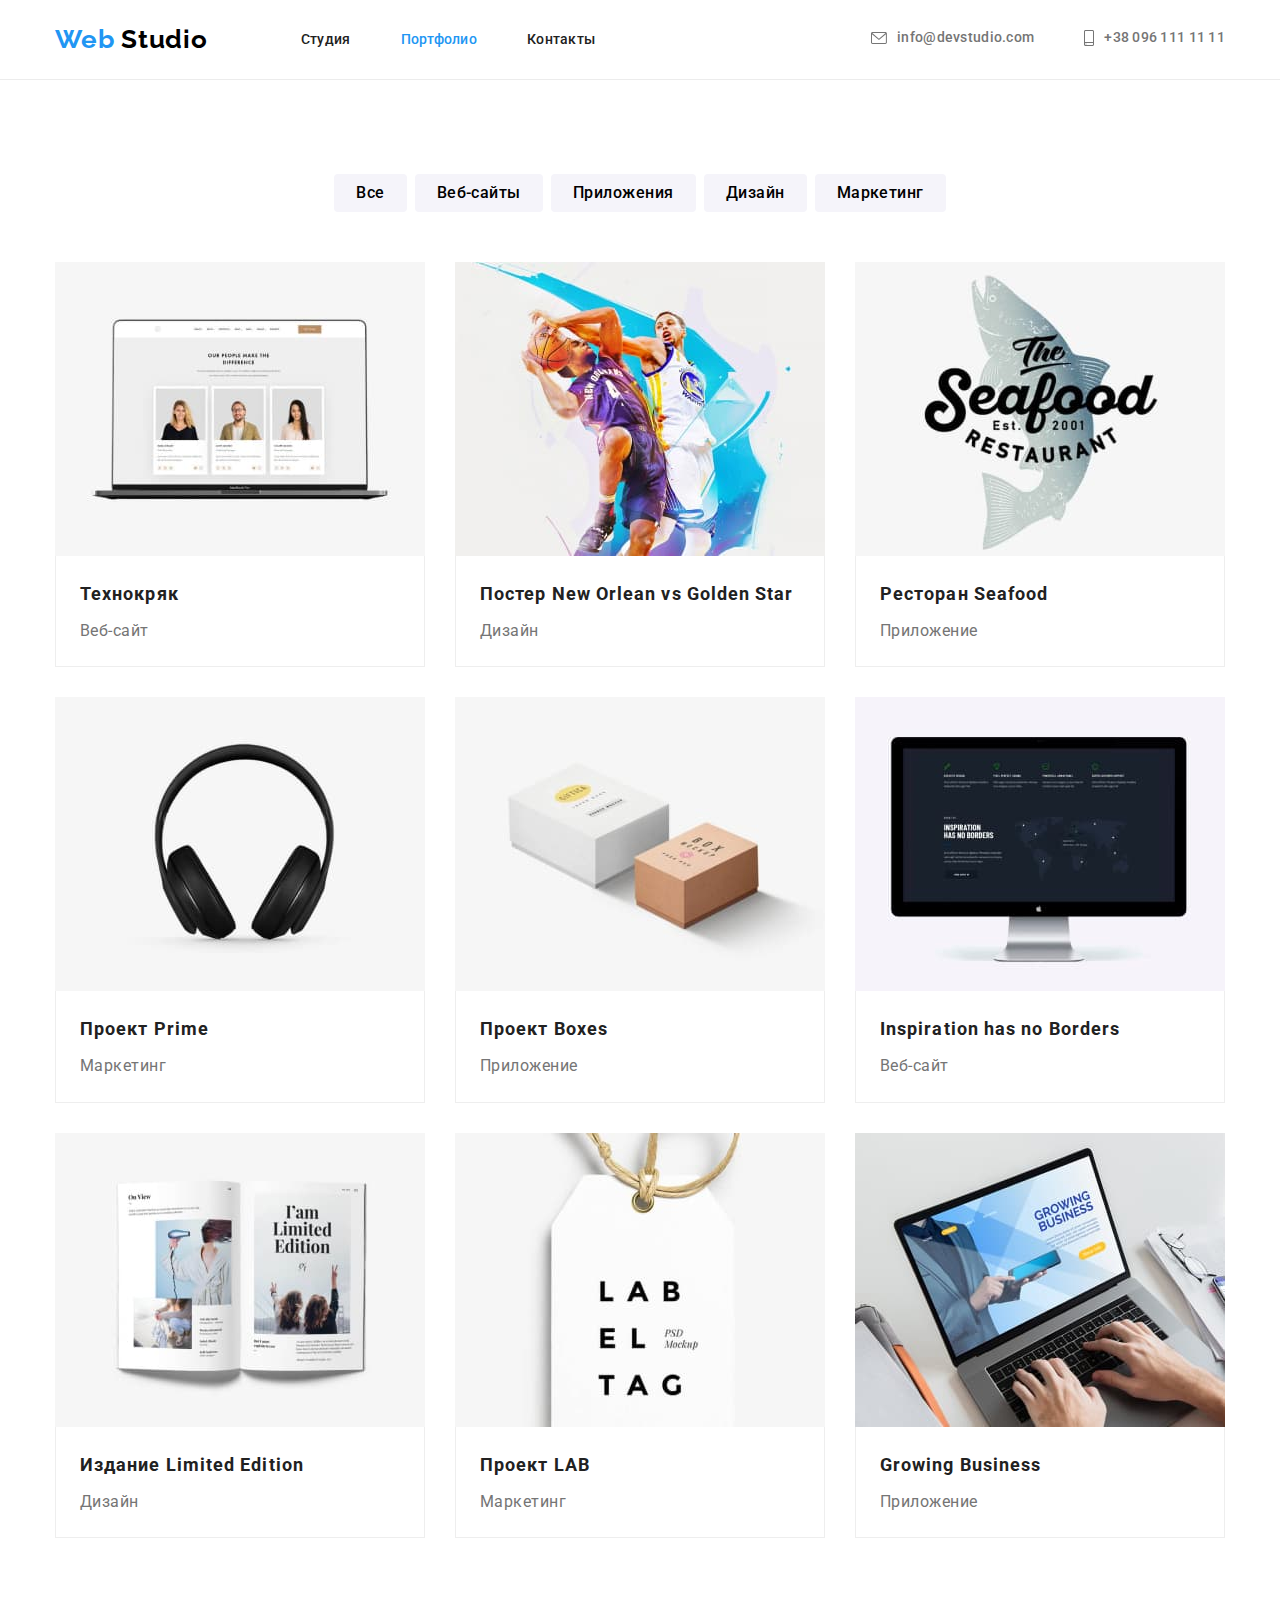
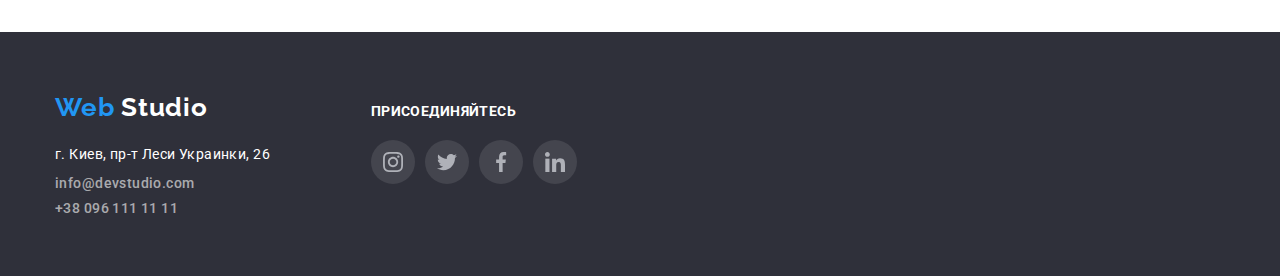
==== portfolio.html @ 5f7f223e "create hw-05" ====
<!DOCTYPE html>
<html lang="ru">
  <head>
    <meta charset="UTF-8" />
    <meta http-equiv="X-UA-Compatible" content="IE=edge" />
    <meta name="viewport" content="width=device-width, initial-scale=1.0" />
    <title>Студия</title>
    <link rel="preconnect" href="https://fonts.googleapis.com" />
    <link rel="preconnect" href="https://fonts.gstatic.com" crossorigin />
    <link
      href="https://fonts.googleapis.com/css2?family=Oleo+Script&family=Raleway:wght@700&family=Roboto:wght@400;500;700;900&display=swap"
      rel="stylesheet"
    />
    <link
      rel="stylesheet"
      href="https://cdnjs.cloudflare.com/ajax/libs/modern-normalize/1.1.0/modern-normalize.css"
    />
    <link rel="stylesheet" href="./css/style.css" />
  </head>

  <body>
    <!--Хедер-->
    <header class="header">
      <div class="container header-content">
        <a class="logo link" href="./index.html">
          <span class="logo-web-color">Web</span>
          <span class="logo-studio-color">Studio</span>
        </a>
        <nav>
          <ul class="nav-list list">
            <li class="nav-item">
              <a class="nav-link link" href="./index.html">Студия</a>
            </li>
            <li class="nav-item">
              <a class="nav-link link current" href="./portfolio.html">Портфолио</a>
            </li>
            <li class="nav-item">
              <a class="nav-link link" href="#footer">Контакты</a>
            </li>
          </ul>
        </nav>
        <ul class="contacts-list list">
          <li class="contacts-item">
            <a class="contacts-link header-email link" href="mailto:info@devstudio.com">
              <svg class="header-icon envelope-icon">
                <use href="./images/icons.svg#icon-envelope"></use>
              </svg>
              info@devstudio.com
            </a>
          </li>
          <li class="contacts-item">
            <a class="contacts-link header-phone link" href="tel:+380961111111">
              <svg class="header-icon smartphone-icon">
                <use href="./images/icons.svg#icon-smartphone"></use>
              </svg>
              +38 096 111 11 11
            </a>
          </li>
        </ul>
      </div>
    </header>

    <main>
      <!--секция портфолио-->
      <section class="section portfolio">
        <div class="container">
          <!--заглавие секции будет скрыто в дальнейшем-->
          <h1 class="visually-hidden">Портфолио</h1>
          <!--фильтры-->
          <ul class="filter-list list">
            <li class="filter-item">
              <button class="secondary-button btn" type="button">Все</button>
            </li>
            <li class="filter-item">
              <button class="secondary-button btn" type="button">Веб-сайты</button>
            </li>
            <li class="filter-item">
              <button class="secondary-button btn" type="button">Приложения</button>
            </li>
            <li class="filter-item">
              <button class="secondary-button btn" type="button">Дизайн</button>
            </li>
            <li class="filter-item">
              <button class="secondary-button btn" type="button">Маркетинг</button>
            </li>
          </ul>
          <!--проекты-->
          <ul class="projects-list list">
            <li class="projects-item">
              <img
                class="projects-image"
                src="./images/portfolio-1.jpg"
                alt="Проект 1"
                width="370"
              />
              <div class="projects-description-field">
                <h2 class="projects-title">Технокряк</h2>
                <p class="projects-description">Веб-сайт</p>
              </div>
            </li>
            <li class="projects-item">
              <img
                class="projects-image"
                src="./images/portfolio-2.jpg"
                alt="Проект 2"
                width="370"
              />
              <div class="projects-description-field">
                <h2 class="projects-title">Постер New Orlean vs Golden Star</h2>
                <p class="projects-description">Дизайн</p>
              </div>
            </li>
            <li class="projects-item">
              <img
                class="projects-image"
                src="./images/portfolio-3.jpg"
                alt="Проект 3"
                width="370"
              />
              <div class="projects-description-field">
                <h2 class="projects-title">Ресторан Seafood</h2>
                <p class="projects-description">Приложение</p>
              </div>
            </li>
            <li class="projects-item">
              <img
                class="projects-image"
                src="./images/portfolio-4.jpg"
                alt="Проект 4"
                width="370"
              />
              <div class="projects-description-field">
                <h2 class="projects-title">Проект Prime</h2>
                <p class="projects-description">Маркетинг</p>
              </div>
            </li>
            <li class="projects-item">
              <img
                class="projects-image"
                src="./images/portfolio-5.jpg"
                alt="Проект 5"
                width="370"
              />
              <div class="projects-description-field">
                <h2 class="projects-title">Проект Boxes</h2>
                <p class="projects-description">Приложение</p>
              </div>
            </li>
            <li class="projects-item">
              <img
                class="projects-image"
                src="./images/portfolio-6.jpg"
                alt="Проект 6"
                width="370"
              />
              <div class="projects-description-field">
                <h2 class="projects-title">Inspiration has no Borders</h2>
                <p class="projects-description">Веб-сайт</p>
              </div>
            </li>
            <li class="projects-item">
              <img
                class="projects-image"
                src="./images/portfolio-7.jpg"
                alt="Проект 7"
                width="370"
              />
              <div class="projects-description-field">
                <h2 class="projects-title">Издание Limited Edition</h2>
                <p class="projects-description">Дизайн</p>
              </div>
            </li>
            <li class="projects-item">
              <img
                class="projects-image"
                src="./images/portfolio-8.jpg"
                alt="Проект 8"
                width="370"
              />
              <div class="projects-description-field">
                <h2 class="projects-title">Проект LAB</h2>
                <p class="projects-description">Маркетинг</p>
              </div>
            </li>
            <li class="projects-item">
              <img
                class="projects-image"
                src="./images/portfolio-9.jpg"
                alt="Проект 9"
                width="370"
              />
              <div class="projects-description-field">
                <h2 class="projects-title">Growing Business</h2>
                <p class="projects-description">Приложение</p>
              </div>
            </li>
          </ul>
        </div>
      </section>
    </main>
    <footer id="footer">
      <div class="container footer-container">
        <div class="address-footer">
          <a class="logo footer-logo link" href="./index.html">
            <span class="logo-web-color">Web</span>
            <span class="logo-footer-color">Studio</span>
          </a>
          <address class="address">
            <ul class="address-list list">
              <li class="address-item">
                <a
                  class="address-link link"
                  href="https://www.google.com.ua/maps/place/%D0%B1%D1%83%D0%BB%D1%8C%D0%B2%D0%B0%D1%80+%D0%9B%D0%B5%D1%81%D1%96+%D0%A3%D0%BA%D1%80%D0%B0%D1%97%D0%BD%D0%BA%D0%B8,+26,+%D0%9A%D0%B8%D1%97%D0%B2,+02000/@50.4265841,30.5361971,17z/data=!4m13!1m7!3m6!1s0x40d4cf0e033ecbe9:0x57a4dffefec77da0!2z0LHRg9C70YzQstCw0YAg0JvQtdGB0ZYg0KPQutGA0LDRl9C90LrQuCwgMjYsINCa0LjRl9CyLCAwMjAwMA!3b1!8m2!3d50.4265807!4d30.5383858!3m4!1s0x40d4cf0e033ecbe9:0x57a4dffefec77da0!8m2!3d50.4265807!4d30.5383858"
                >
                  г. Киев, пр-т Леси Украинки, 26
                </a>
              </li>
              <li class="address-item">
                <a class="contacts-link footer-contacts-link link" href="mailto:info@devstudio.com">
                  info@devstudio.com
                </a>
              </li>
              <li class="address-item">
                <a class="contacts-link footer-contacts-link link" href="tel:+380961111111"
                  >+38 096 111 11 11</a
                >
              </li>
            </ul>
          </address>
        </div>
        <div class="social-footer">
          <h2 class="social-footer-title">Присоединяйтесь</h2>
          <ul class="social-list social-list-footer">
            <li class="social-item">
              <a class="social-link social-link-footer link" href="/">
                <svg class="social-icon">
                  <use href="./images/icons.svg#icon-instagram"></use>
                </svg>
              </a>
            </li>
            <li class="social-item">
              <a class="social-link social-link-footer link" href="/">
                <svg class="social-icon">
                  <use href="./images/icons.svg#icon-twitter"></use>
                </svg>
              </a>
            </li>
            <li class="social-item">
              <a class="social-link social-link-footer link" href="/">
                <svg class="social-icon">
                  <use href="./images/icons.svg#icon-facebook"></use>
                </svg>
              </a>
            </li>
            <li class="social-item">
              <a class="social-link social-link-footer link" href="/">
                <svg class="social-icon">
                  <use href="./images/icons.svg#icon-linkedin"></use>
                </svg>
              </a>
            </li>
          </ul>
        </div>
      </div>
    </footer>
  </body>
</html>
---- css/style.css ----
:root {
	--main-text-color: #212121;
	--paragraf-color: #757575;
	--main-brand-color: #2196f3;
	--main-background-color: #2f303a;
	--secondary-background-color: #f5f4fa;
	--hover-text-color: #ffffff;
	--logo-darck-color: #000000;
	--footer-link-color: rgba(255, 255, 255, 0.6);
	--footer-social-color: rgba(255, 255, 255, 0.1);
	--portfolio-border-color: #eeeeee;
	--clients-border-color: #afb1b8;
}

body {
	font-family: Roboto, sans-serif;
	color: var(--main-text-color);
	margin: 0;
}

button {
	border-width: 0;
}

h1,
h2,
h3,
h4,
h5,
h6 {
	margin: 0;
}

ul {
	list-style-type: none;
	margin: 0;
	padding: 0;
}

p {
	margin: 0;
}

img {
	display: block;
	max-width: 100%;
	height: auto;
}

.container {
	width: 1200px;
	margin: 0 auto;
	padding: 0 15px;
}

.link {
	text-decoration: none;
}

.btn {
	cursor: pointer;
}

.address {
	font-style: normal;
}

.section {
	padding: 94px 0;
}

/*Главная страница*/

/* Хедер */
.header {
	border-bottom: 1px solid #ececec;
}

.header-content {
	display: flex;
	align-items: center;
}

/*Логотип*/
.logo {
	font-family: Raleway;
	font-weight: 700;
	font-size: 26px;
	line-height: 1.2;
	letter-spacing: 0.03em;
	margin-right: 93px;
}

.logo-web-color {
	color: var(--main-brand-color);
}

.logo-studio-color {
	color: var(--logo-darck-color);
}

.logo-footer-color {
	color: var(--hover-text-color);
}

/*Навигация*/
.nav-list {
	display: flex;
}

.nav-item:not(:last-child) {
	margin-right: 50px;
}

.nav-link {
	display: block;
	padding: 32px 0;
	font-weight: 500;
	font-size: 14px;
	line-height: 1.1;
	letter-spacing: 0.02em;
	color: var(--main-text-color);
}

.current {
	color: var(--main-brand-color);
}

.nav-link:hover,
.nav-link:focus {
	color: var(--main-brand-color);
}

.contacts-list {
	display: flex;
	margin-left: auto;
}

.contacts-item:not(:last-child) {
	margin-right: 50px;
}

.contacts-link {
	display: inline-flex;
	align-items: center;
	font-weight: 500;
	font-size: 14px;
	line-height: 1.1;
	letter-spacing: 0.02em;
	color: var(--paragraf-color);
}

.header-icon {
	fill: currentColor;
	margin-right: 10px;
}

.envelope-icon {
	width: 16px;
	height: 12px;
}

.smartphone-icon {
	width: 10px;
	height: 16px;
}

.contacts-link:hover,
.contacts-link:focus {
	color: var(--main-brand-color);
}

/*Герой*/
.hero {
	padding: 200px 0;
	background-image: linear-gradient(to right, rgba(47, 48, 58, 0.4), rgba(47, 48, 58, 0.4)),
		url(../images/hero-bg-image.jpg);
	background-color: var(--main-background-color);
	background-repeat: no-repeat;
	background-position: center;
}

.hero-title {
	max-width: 700px;
	font-weight: 900;
	font-size: 44px;
	line-height: 1.4;
	text-align: center;
	letter-spacing: 0.06em;
	text-transform: uppercase;
	color: var(--hover-text-color);
	margin-left: auto;
	margin-right: auto;
	margin-bottom: 30px;
}

.hero-button {
	display: block;
	margin: 0 auto;
	padding: 10px 36px;
	background: var(--main-brand-color);
	box-shadow: 0px 4px 4px rgba(0, 0, 0, 0.15);
	border-radius: 4px;
	font-weight: 700;
	font-size: 16px;
	line-height: 1.9;
	letter-spacing: 0.06em;
	color: var(--hover-text-color);
}

/*Особенности*/
.visually-hidden {
	position: absolute;
	width: 1px;
	height: 1px;
	margin: -1px;
	padding: 0;
	border: 0;
	white-space: nowrap;
	clip-path: inset(100%);
	clip: rect(0 0 0 0);
	overflow: hidden;
}

.features {
	padding-bottom: 0;
}

.features-list {
	display: flex;
}

.features-item {
	width: 270px;
	display: inline-block;
}

.features-icon-field {
	display: flex;
	padding: 25px 0;
	background-color: var(--secondary-background-color);
	justify-content: center;
	margin-bottom: 30px;
	border-radius: 4px;
}

.features-icon {
	width: 70px;
	height: 70px;
}

.features-item:not(:last-child) {
	margin-right: 30px;
}

.features-item-title {
	margin-bottom: 10px;
	font-weight: 700;
	font-size: 14px;
	line-height: 1.1;
	letter-spacing: 0.03em;
	text-transform: uppercase;
}

.features-item-text {
	font-size: 14px;
	line-height: 24px;
	letter-spacing: 0.03em;
	color: var(--paragraf-color);
}

/*Чем мы занимаемся*/
.pre-title {
	margin-bottom: 50px;
	font-weight: 700;
	font-size: 36px;
	line-height: 1.16;
	letter-spacing: 0.03em;
	text-align: center;
}

.directions-list {
	display: flex;
}

.directions-item:not(:last-child) {
	margin-right: 30px;
}

/*Наша команда*/
.team {
	background-color: var(--secondary-background-color);
}

.team-list {
	display: flex;
}

.team-item {
	background: var(--hover-text-color);
	box-shadow: 0px 1px 3px rgba(0, 0, 0, 0.12), 0px 1px 1px rgba(0, 0, 0, 0.14), 0px 2px 1px rgba(0, 0, 0, 0.2);
	border-radius: 0px 0px 4px 4px;
}

.team-item:not(:last-child) {
	margin-right: 30px;
}

.team-description {
	text-align: center;
	padding: 30px 0;
}

.team-member {
	font-weight: 500;
	font-size: 16px;
	line-height: 1.2;
	letter-spacing: 0.03em;
	margin-bottom: 10px;
}

.team-position {
	font-size: 16px;
	line-height: 1.2;
	letter-spacing: 0.03em;
	color: var(--paragraf-color);
	margin-bottom: 16px;
}

.social-list {
	display: flex;
	padding: 0 32px;
}

.social-item {
	width: 44px;
	height: 44px;
}

.social-item:not(:last-child) {
	margin-right: 10px;
}

.social-link {
	display: flex;
	width: 100%;
	height: 100%;
	border-radius: 50%;
	align-items: center;
	justify-content: center;
	color: var(--clients-border-color);
}

.social-link:hover,
.social-link:focus {
	background-color: var(--main-brand-color);
	color: var(--hover-text-color);
}

.social-icon {
	width: 20px;
	height: 20px;
	fill: currentColor;
}

/*Наши клиенты*/

.clients-list {
	display: flex;
}

.clients-item:not(:last-child) {
	margin-right: 30px;
}

.clients-link {
	display: flex;
	align-items: center;
	justify-content: center;
	width: 170px;
	height: 92px;
	border: 1px solid var(--clients-border-color);
	border-radius: 4px;
	color: var(--clients-border-color);
}

.clients-link:hover,
.clients-link:focus {
	border: 1px solid var(--main-brand-color);
	color: var(--main-brand-color);
}

.clients-icon {
	width: 106px;
	height: 60px;
	fill: currentColor;
}

/*Подвал*/
footer {
	background-color: var(--main-background-color);
	padding: 60px 0;
}

.footer-container {
	display: flex;
}

.address-footer {
	margin-right: 70px;
}

.footer-logo {
	display: block;
	margin-bottom: 20px;
}

.address-item {
	margin-bottom: 9px;
}

.address-item:last-child {
	margin-bottom: 0;
}

.address-link {
	display: block;
	font-size: 14px;
	line-height: 1.7;
	letter-spacing: 0.03em;
	color: var(--hover-text-color);
}

.footer-contacts-link {
	display: block;
	letter-spacing: 0.03em;
	color: var(--footer-link-color);
}

.social-footer {
	margin-top: 12px;
}

.social-footer-title {
	font-weight: bold;
	font-size: 14px;
	line-height: 1.14;
	letter-spacing: 0.03em;
	text-transform: uppercase;
	color: var(--hover-text-color);
	margin-bottom: 20px;
}

.social-list-footer {
	padding: 0;
}

.social-link-footer {
	background-color: var(--footer-social-color);
	fill: var(--hover-text-color);
}

.social-icon-footer {
	fill: var(--hover-text-color);
}

/*Страница портфолио*/

/*Фильтры*/
.filter-list {
	display: flex;
	justify-content: center;
	margin-bottom: 50px;
}

.filter-item:not(:last-child) {
	margin-right: 8px;
}

.secondary-button {
	padding: 6px 22px;
	background: var(--secondary-background-color);
	border: none;
	border-radius: 4px;
	font-family: inherit;
	font-weight: 500;
	font-size: 16px;
	line-height: 1.6;
	text-align: center;
	letter-spacing: 0.03em;
}

.secondary-button:hover,
.secondary-button:focus {
	background: var(--main-brand-color);
	color: var(--hover-text-color);
	box-shadow: 0px 3px 1px rgba(0, 0, 0, 0.1), 0px 1px 2px rgba(0, 0, 0, 0.08), 0px 2px 2px rgba(0, 0, 0, 0.12);
}

/*Проекты*/
.projects-list {
	display: flex;
	flex-wrap: wrap;
}

.projects-item {
	cursor: pointer;
}

.projects-item:not(:nth-child(3n)) {
	margin-right: 30px;
}

.projects-item:not(:nth-last-child(-n + 3)) {
	margin-bottom: 30px;
}

.projects-item:hover {
	box-shadow: 0px 1px 1px rgba(0, 0, 0, 0.12), 0px 4px 4px rgba(0, 0, 0, 0.06), 1px 4px 6px rgba(0, 0, 0, 0.16);
}

.projects-description-field {
	padding: 20px 24px;
	border-left: 1px solid var(--portfolio-border-color);
	border-right: 1px solid var(--portfolio-border-color);
	border-bottom: 1px solid var(--portfolio-border-color);
}

.projects-image {
	display: block;
}

.projects-title {
	font-weight: 700;
	font-size: 18px;
	line-height: 2;
	letter-spacing: 0.06em;
	margin-bottom: 4px;
}

.projects-description {
	font-size: 16px;
	line-height: 1.9;
	letter-spacing: 0.03em;
	color: var(--paragraf-color);
}
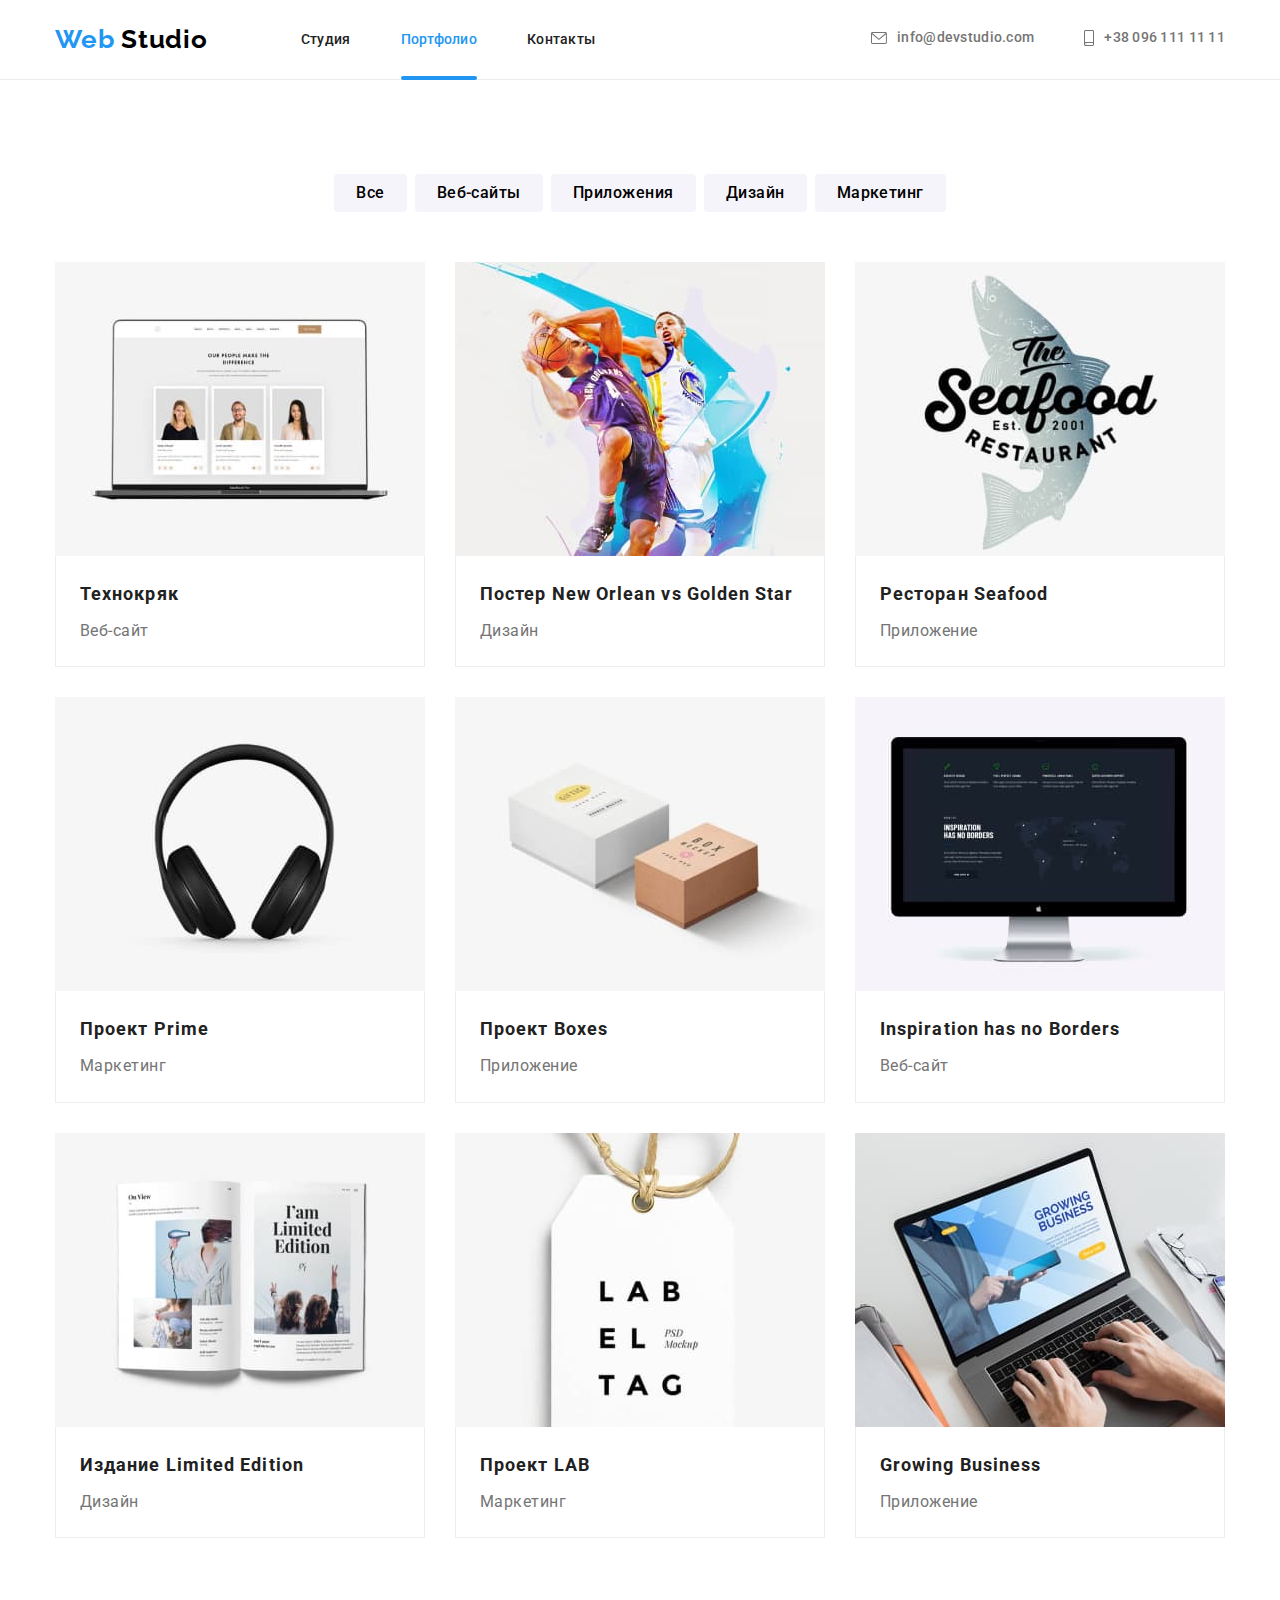
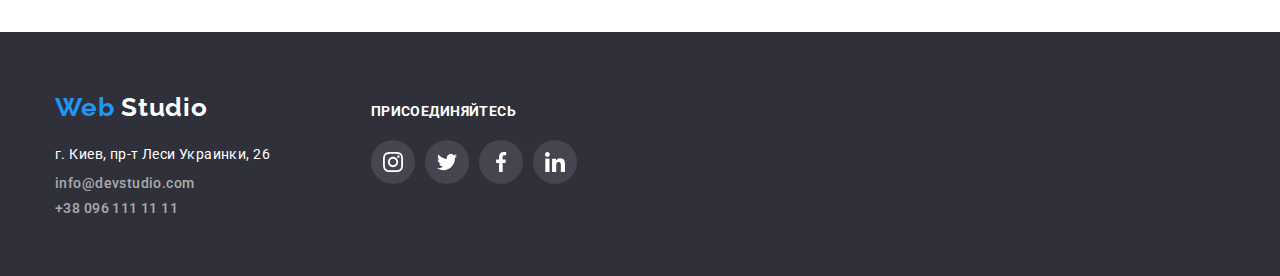
==== commit 740883ef: "hw-05 complete" ====
--- a/portfolio.html
+++ b/portfolio.html
@@ -87,112 +87,189 @@
           <!--проекты-->
           <ul class="projects-list list">
             <li class="projects-item">
-              <img
-                class="projects-image"
-                src="./images/portfolio-1.jpg"
-                alt="Проект 1"
-                width="370"
-              />
-              <div class="projects-description-field">
-                <h2 class="projects-title">Технокряк</h2>
-                <p class="projects-description">Веб-сайт</p>
-              </div>
-            </li>
-            <li class="projects-item">
-              <img
-                class="projects-image"
-                src="./images/portfolio-2.jpg"
-                alt="Проект 2"
-                width="370"
-              />
-              <div class="projects-description-field">
-                <h2 class="projects-title">Постер New Orlean vs Golden Star</h2>
-                <p class="projects-description">Дизайн</p>
-              </div>
-            </li>
-            <li class="projects-item">
-              <img
-                class="projects-image"
-                src="./images/portfolio-3.jpg"
-                alt="Проект 3"
-                width="370"
-              />
-              <div class="projects-description-field">
-                <h2 class="projects-title">Ресторан Seafood</h2>
-                <p class="projects-description">Приложение</p>
-              </div>
-            </li>
-            <li class="projects-item">
-              <img
-                class="projects-image"
-                src="./images/portfolio-4.jpg"
-                alt="Проект 4"
-                width="370"
-              />
-              <div class="projects-description-field">
-                <h2 class="projects-title">Проект Prime</h2>
-                <p class="projects-description">Маркетинг</p>
-              </div>
-            </li>
-            <li class="projects-item">
-              <img
-                class="projects-image"
-                src="./images/portfolio-5.jpg"
-                alt="Проект 5"
-                width="370"
-              />
-              <div class="projects-description-field">
-                <h2 class="projects-title">Проект Boxes</h2>
-                <p class="projects-description">Приложение</p>
-              </div>
-            </li>
-            <li class="projects-item">
-              <img
-                class="projects-image"
-                src="./images/portfolio-6.jpg"
-                alt="Проект 6"
-                width="370"
-              />
-              <div class="projects-description-field">
-                <h2 class="projects-title">Inspiration has no Borders</h2>
-                <p class="projects-description">Веб-сайт</p>
-              </div>
-            </li>
-            <li class="projects-item">
-              <img
-                class="projects-image"
-                src="./images/portfolio-7.jpg"
-                alt="Проект 7"
-                width="370"
-              />
-              <div class="projects-description-field">
-                <h2 class="projects-title">Издание Limited Edition</h2>
-                <p class="projects-description">Дизайн</p>
-              </div>
-            </li>
-            <li class="projects-item">
-              <img
-                class="projects-image"
-                src="./images/portfolio-8.jpg"
-                alt="Проект 8"
-                width="370"
-              />
-              <div class="projects-description-field">
-                <h2 class="projects-title">Проект LAB</h2>
-                <p class="projects-description">Маркетинг</p>
-              </div>
-            </li>
-            <li class="projects-item">
-              <img
-                class="projects-image"
-                src="./images/portfolio-9.jpg"
-                alt="Проект 9"
-                width="370"
-              />
-              <div class="projects-description-field">
-                <h2 class="projects-title">Growing Business</h2>
-                <p class="projects-description">Приложение</p>
-              </div>
+              <a class="projects-link link" href="/">
+                <div class="projects-thumbs">
+                  <img
+                    class="projects-image"
+                    src="./images/portfolio-1.jpg"
+                    alt="Проект 1"
+                    width="370"
+                  />
+                  <p class="projects-explain">
+                    Технокряк это современная площадка распространения коронавируса. Компании
+                    используют эту платформу для цифрового шпионажа и атак на защищённые сервера
+                    конкурентов.
+                  </p>
+                </div>
+                <div class="projects-description-field">
+                  <h2 class="projects-title">Технокряк</h2>
+                  <p class="projects-description">Веб-сайт</p>
+                </div>
+              </a>
+            </li>
+            <li class="projects-item">
+              <a class="projects-link link" href="/">
+                <div class="projects-thumbs">
+                  <img
+                    class="projects-image"
+                    src="./images/portfolio-2.jpg"
+                    alt="Проект 2"
+                    width="370"
+                  />
+                  <p class="projects-explain">Lorem ipsum dolor sit amet.</p>
+                </div>
+                <div class="projects-description-field">
+                  <h2 class="projects-title">Постер New Orlean vs Golden Star</h2>
+                  <p class="projects-description">Дизайн</p>
+                </div>
+              </a>
+            </li>
+            <li class="projects-item">
+              <a class="projects-link link" href="/">
+                <div class="projects-thumbs">
+                  <img
+                    class="projects-image"
+                    src="./images/portfolio-3.jpg"
+                    alt="Проект 2"
+                    width="370"
+                  />
+                  <p class="projects-explain">
+                    Lorem ipsum dolor sit amet consectetur adipisicing elit. Minima, obcaecati!
+                  </p>
+                </div>
+                <div class="projects-description-field">
+                  <h2 class="projects-title">Ресторан Seafood</h2>
+                  <p class="projects-description">Приложение</p>
+                </div>
+              </a>
+            </li>
+            <li class="projects-item">
+              <a class="projects-link link" href="/">
+                <div class="projects-thumbs">
+                  <img
+                    class="projects-image"
+                    src="./images/portfolio-4.jpg"
+                    alt="Проект 2"
+                    width="370"
+                  />
+                  <p class="projects-explain">
+                    Lorem ipsum dolor sit amet consectetur adipisicing elit. Officiis ducimus vel,
+                    soluta neque a nihil inventore accusantium assumenda officia fugit!
+                  </p>
+                </div>
+                <div class="projects-description-field">
+                  <h2 class="projects-title">Проект Prime</h2>
+                  <p class="projects-description">Маркетинг</p>
+                </div>
+              </a>
+            </li>
+            <li class="projects-item">
+              <a class="projects-link link" href="/">
+                <div class="projects-thumbs">
+                  <img
+                    class="projects-image"
+                    src="./images/portfolio-5.jpg"
+                    alt="Проект 2"
+                    width="370"
+                  />
+                  <p class="projects-explain">
+                    Lorem ipsum dolor sit amet consectetur adipisicing elit. Sequi voluptatem
+                    consequatur quis praesentium, illum doloremque quaerat deleniti necessitatibus
+                    deserunt, doloribus non saepe earum accusamus commodi inventore distinctio
+                    magnam dolores assumenda?
+                  </p>
+                </div>
+                <div class="projects-description-field">
+                  <h2 class="projects-title">Проект Boxes</h2>
+                  <p class="projects-description">Приложение</p>
+                </div>
+              </a>
+            </li>
+            <li class="projects-item">
+              <a class="projects-link link" href="/">
+                <div class="projects-thumbs">
+                  <img
+                    class="projects-image"
+                    src="./images/portfolio-6.jpg"
+                    alt="Проект 2"
+                    width="370"
+                  />
+                  <p class="projects-explain">
+                    Lorem ipsum, dolor sit amet consectetur adipisicing elit. Dolor porro quidem
+                    vero impedit aliquid cupiditate, alias blanditiis dolorem, voluptatum cumque,
+                    corporis debitis eaque pariatur modi vitae perspiciatis magni nisi error rem
+                    quaerat nam ullam reiciendis! Sequi nemo totam provident earum.
+                  </p>
+                </div>
+                <div class="projects-description-field">
+                  <h2 class="projects-title">Inspiration has no Borders</h2>
+                  <p class="projects-description">Веб-сайт</p>
+                </div>
+              </a>
+            </li>
+            <li class="projects-item">
+              <a class="projects-link link" href="/">
+                <div class="projects-thumbs">
+                  <img
+                    class="projects-image"
+                    src="./images/portfolio-7.jpg"
+                    alt="Проект 2"
+                    width="370"
+                  />
+                  <p class="projects-explain">
+                    Lorem ipsum dolor sit amet consectetur adipisicing elit. Fugiat accusantium
+                    necessitatibus velit? Harum quibusdam, sit saepe qui soluta itaque sint quam sed
+                    vel incidunt nisi placeat iste, alias recusandae commodi!
+                  </p>
+                </div>
+                <div class="projects-description-field">
+                  <h2 class="projects-title">Издание Limited Edition</h2>
+                  <p class="projects-description">Дизайн</p>
+                </div>
+              </a>
+            </li>
+            <li class="projects-item">
+              <a class="projects-link link" href="/">
+                <div class="projects-thumbs">
+                  <img
+                    class="projects-image"
+                    src="./images/portfolio-8.jpg"
+                    alt="Проект 2"
+                    width="370"
+                  />
+                  <p class="projects-explain">
+                    Lorem, ipsum dolor sit amet consectetur adipisicing elit. Iste soluta
+                    perspiciatis voluptates maiores quam ex facilis distinctio recusandae,
+                    cupiditate hic.
+                  </p>
+                </div>
+                <div class="projects-description-field">
+                  <h2 class="projects-title">Проект LAB</h2>
+                  <p class="projects-description">Маркетинг</p>
+                </div>
+              </a>
+            </li>
+            <li class="projects-item">
+              <a class="projects-link link" href="/">
+                <div class="projects-thumbs">
+                  <img
+                    class="projects-image"
+                    src="./images/portfolio-9.jpg"
+                    alt="Проект 2"
+                    width="370"
+                  />
+                  <p class="projects-explain">
+                    Lorem ipsum dolor sit, amet consectetur adipisicing elit. Sunt sint alias at
+                    quod, sapiente consectetur molestiae voluptates quisquam temporibus reiciendis
+                    nostrum laborum aut, deleniti delectus dolorum quaerat incidunt sequi architecto
+                    odit veritatis sit! Earum, libero recusandae dolor vel sapiente maiores.
+                  </p>
+                </div>
+                <div class="projects-description-field">
+                  <h2 class="projects-title">Growing Business</h2>
+                  <p class="projects-description">Приложение</p>
+                </div>
+              </a>
             </li>
           </ul>
         </div>
@@ -233,28 +310,28 @@
           <ul class="social-list social-list-footer">
             <li class="social-item">
               <a class="social-link social-link-footer link" href="/">
-                <svg class="social-icon">
+                <svg class="social-icon social-icon-footer">
                   <use href="./images/icons.svg#icon-instagram"></use>
                 </svg>
               </a>
             </li>
             <li class="social-item">
               <a class="social-link social-link-footer link" href="/">
-                <svg class="social-icon">
+                <svg class="social-icon social-icon-footer">
                   <use href="./images/icons.svg#icon-twitter"></use>
                 </svg>
               </a>
             </li>
             <li class="social-item">
               <a class="social-link social-link-footer link" href="/">
-                <svg class="social-icon">
+                <svg class="social-icon social-icon-footer">
                   <use href="./images/icons.svg#icon-facebook"></use>
                 </svg>
               </a>
             </li>
             <li class="social-item">
               <a class="social-link social-link-footer link" href="/">
-                <svg class="social-icon">
+                <svg class="social-icon social-icon-footer">
                   <use href="./images/icons.svg#icon-linkedin"></use>
                 </svg>
               </a>
--- a/css/style.css
+++ b/css/style.css
@@ -1,25 +1,26 @@
 :root {
-	--main-text-color: #212121;
-	--paragraf-color: #757575;
-	--main-brand-color: #2196f3;
-	--main-background-color: #2f303a;
-	--secondary-background-color: #f5f4fa;
-	--hover-text-color: #ffffff;
-	--logo-darck-color: #000000;
-	--footer-link-color: rgba(255, 255, 255, 0.6);
-	--footer-social-color: rgba(255, 255, 255, 0.1);
-	--portfolio-border-color: #eeeeee;
-	--clients-border-color: #afb1b8;
+  --main-text-color: #212121;
+  --paragraf-color: #757575;
+  --main-brand-color: #2196f3;
+  --main-background-color: #2f303a;
+  --secondary-background-color: #f5f4fa;
+  --hover-text-color: #ffffff;
+  --logo-darck-color: #000000;
+  --footer-link-color: rgba(255, 255, 255, 0.6);
+  --footer-social-color: rgba(255, 255, 255, 0.1);
+  --portfolio-border-color: #eeeeee;
+  --clients-border-color: #afb1b8;
+  --header-border-bottom: #ececec;
 }
 
 body {
-	font-family: Roboto, sans-serif;
-	color: var(--main-text-color);
-	margin: 0;
+  font-family: Roboto, sans-serif;
+  color: var(--main-text-color);
+  margin: 0;
 }
 
 button {
-	border-width: 0;
+  border-width: 0;
 }
 
 h1,
@@ -28,519 +29,651 @@
 h4,
 h5,
 h6 {
-	margin: 0;
+  margin: 0;
 }
 
 ul {
-	list-style-type: none;
-	margin: 0;
-	padding: 0;
+  list-style-type: none;
+  margin: 0;
+  padding: 0;
 }
 
 p {
-	margin: 0;
+  margin: 0;
 }
 
 img {
-	display: block;
-	max-width: 100%;
-	height: auto;
+  display: block;
+  max-width: 100%;
+  height: auto;
 }
 
 .container {
-	width: 1200px;
-	margin: 0 auto;
-	padding: 0 15px;
+  width: 1200px;
+  margin: 0 auto;
+  padding: 0 15px;
 }
 
 .link {
-	text-decoration: none;
+  text-decoration: none;
 }
 
 .btn {
-	cursor: pointer;
+  cursor: pointer;
 }
 
 .address {
-	font-style: normal;
+  font-style: normal;
 }
 
 .section {
-	padding: 94px 0;
+  padding: 94px 0;
 }
 
 /*Главная страница*/
 
 /* Хедер */
 .header {
-	border-bottom: 1px solid #ececec;
+  border-bottom: 1px solid var(--header-border-bottom);
 }
 
 .header-content {
-	display: flex;
-	align-items: center;
+  display: flex;
+  align-items: center;
 }
 
 /*Логотип*/
 .logo {
-	font-family: Raleway;
-	font-weight: 700;
-	font-size: 26px;
-	line-height: 1.2;
-	letter-spacing: 0.03em;
-	margin-right: 93px;
+  font-family: Raleway;
+  font-weight: 700;
+  font-size: 26px;
+  line-height: 1.2;
+  letter-spacing: 0.03em;
+  margin-right: 93px;
 }
 
 .logo-web-color {
-	color: var(--main-brand-color);
+  color: var(--main-brand-color);
 }
 
 .logo-studio-color {
-	color: var(--logo-darck-color);
+  color: var(--logo-darck-color);
 }
 
 .logo-footer-color {
-	color: var(--hover-text-color);
+  color: var(--hover-text-color);
 }
 
 /*Навигация*/
 .nav-list {
-	display: flex;
+  display: flex;
 }
 
 .nav-item:not(:last-child) {
-	margin-right: 50px;
+  margin-right: 50px;
 }
 
 .nav-link {
-	display: block;
-	padding: 32px 0;
-	font-weight: 500;
-	font-size: 14px;
-	line-height: 1.1;
-	letter-spacing: 0.02em;
-	color: var(--main-text-color);
-}
-
-.current {
-	color: var(--main-brand-color);
+  display: block;
+  padding: 32px 0;
+  font-weight: 500;
+  font-size: 14px;
+  line-height: 1.1;
+  letter-spacing: 0.02em;
+  color: var(--main-text-color);
+  transition: 250ms cubic-bezier(0.4, 0, 0.2, 1);
 }
 
 .nav-link:hover,
 .nav-link:focus {
-	color: var(--main-brand-color);
+  color: var(--main-brand-color);
+}
+
+.current {
+  position: relative;
+  color: var(--main-brand-color);
+}
+
+.current::after {
+  content: '';
+  position: absolute;
+  width: 100%;
+  height: 4px;
+  left: 0;
+  bottom: -1px;
+  background-color: var(--main-brand-color);
+  border-radius: 2px;
 }
 
 .contacts-list {
-	display: flex;
-	margin-left: auto;
+  display: flex;
+  margin-left: auto;
 }
 
 .contacts-item:not(:last-child) {
-	margin-right: 50px;
+  margin-right: 50px;
 }
 
 .contacts-link {
-	display: inline-flex;
-	align-items: center;
-	font-weight: 500;
-	font-size: 14px;
-	line-height: 1.1;
-	letter-spacing: 0.02em;
-	color: var(--paragraf-color);
-}
-
-.header-icon {
-	fill: currentColor;
-	margin-right: 10px;
-}
-
-.envelope-icon {
-	width: 16px;
-	height: 12px;
-}
-
-.smartphone-icon {
-	width: 10px;
-	height: 16px;
+  display: inline-flex;
+  align-items: center;
+  font-weight: 500;
+  font-size: 14px;
+  line-height: 1.1;
+  letter-spacing: 0.02em;
+  color: var(--paragraf-color);
+  transition: 250ms cubic-bezier(0.4, 0, 0.2, 1);
 }
 
 .contacts-link:hover,
 .contacts-link:focus {
-	color: var(--main-brand-color);
+  color: var(--main-brand-color);
+}
+
+.header-icon {
+  fill: currentColor;
+  margin-right: 10px;
+}
+
+.envelope-icon {
+  width: 16px;
+  height: 12px;
+}
+
+.smartphone-icon {
+  width: 10px;
+  height: 16px;
 }
 
 /*Герой*/
 .hero {
-	padding: 200px 0;
-	background-image: linear-gradient(to right, rgba(47, 48, 58, 0.4), rgba(47, 48, 58, 0.4)),
-		url(../images/hero-bg-image.jpg);
-	background-color: var(--main-background-color);
-	background-repeat: no-repeat;
-	background-position: center;
+  padding: 200px 0;
+  max-width: 1600px;
+  margin: 0 auto;
+  background-image: linear-gradient(to right, rgba(47, 48, 58, 0.4), rgba(47, 48, 58, 0.4)),
+    url(../images/hero-bg-image.jpg);
+  background-color: var(--main-background-color);
+  background-repeat: no-repeat;
+  background-position: center;
 }
 
 .hero-title {
-	max-width: 700px;
-	font-weight: 900;
-	font-size: 44px;
-	line-height: 1.4;
-	text-align: center;
-	letter-spacing: 0.06em;
-	text-transform: uppercase;
-	color: var(--hover-text-color);
-	margin-left: auto;
-	margin-right: auto;
-	margin-bottom: 30px;
+  max-width: 700px;
+  font-weight: 900;
+  font-size: 44px;
+  line-height: 1.4;
+  text-align: center;
+  letter-spacing: 0.06em;
+  text-transform: uppercase;
+  color: var(--hover-text-color);
+  margin-left: auto;
+  margin-right: auto;
+  margin-bottom: 30px;
 }
 
 .hero-button {
-	display: block;
-	margin: 0 auto;
-	padding: 10px 36px;
-	background: var(--main-brand-color);
-	box-shadow: 0px 4px 4px rgba(0, 0, 0, 0.15);
-	border-radius: 4px;
-	font-weight: 700;
-	font-size: 16px;
-	line-height: 1.9;
-	letter-spacing: 0.06em;
-	color: var(--hover-text-color);
+  display: block;
+  margin: 0 auto;
+  padding: 10px 36px;
+  background: var(--main-brand-color);
+  box-shadow: 0px 4px 4px rgba(0, 0, 0, 0.15);
+  border-radius: 4px;
+  font-weight: 700;
+  font-size: 16px;
+  line-height: 1.9;
+  letter-spacing: 0.06em;
+  color: var(--hover-text-color);
+}
+
+.hero-button:hover,
+.hero-button:focus {
+	color: var(--main-brand-color);
+	background: var(--hover-text-color);
 }
 
 /*Особенности*/
 .visually-hidden {
-	position: absolute;
-	width: 1px;
-	height: 1px;
-	margin: -1px;
-	padding: 0;
-	border: 0;
-	white-space: nowrap;
-	clip-path: inset(100%);
-	clip: rect(0 0 0 0);
-	overflow: hidden;
+  position: absolute;
+  width: 1px;
+  height: 1px;
+  margin: -1px;
+  padding: 0;
+  border: 0;
+  white-space: nowrap;
+  clip-path: inset(100%);
+  clip: rect(0 0 0 0);
+  overflow: hidden;
 }
 
 .features {
-	padding-bottom: 0;
+  padding-bottom: 0;
 }
 
 .features-list {
-	display: flex;
+  display: flex;
 }
 
 .features-item {
-	width: 270px;
-	display: inline-block;
+  width: 270px;
+  display: inline-block;
 }
 
 .features-icon-field {
-	display: flex;
-	padding: 25px 0;
-	background-color: var(--secondary-background-color);
-	justify-content: center;
-	margin-bottom: 30px;
-	border-radius: 4px;
+  display: flex;
+  padding: 25px 0;
+  background-color: var(--secondary-background-color);
+  justify-content: center;
+  margin-bottom: 30px;
+  border-radius: 4px;
 }
 
 .features-icon {
-	width: 70px;
-	height: 70px;
+  width: 70px;
+  height: 70px;
 }
 
 .features-item:not(:last-child) {
-	margin-right: 30px;
+  margin-right: 30px;
 }
 
 .features-item-title {
-	margin-bottom: 10px;
-	font-weight: 700;
-	font-size: 14px;
-	line-height: 1.1;
-	letter-spacing: 0.03em;
-	text-transform: uppercase;
+  margin-bottom: 10px;
+  font-weight: 700;
+  font-size: 14px;
+  line-height: 1.1;
+  letter-spacing: 0.03em;
+  text-transform: uppercase;
 }
 
 .features-item-text {
-	font-size: 14px;
-	line-height: 24px;
-	letter-spacing: 0.03em;
-	color: var(--paragraf-color);
+  font-size: 14px;
+  line-height: 24px;
+  letter-spacing: 0.03em;
+  color: var(--paragraf-color);
 }
 
 /*Чем мы занимаемся*/
 .pre-title {
-	margin-bottom: 50px;
-	font-weight: 700;
-	font-size: 36px;
-	line-height: 1.16;
-	letter-spacing: 0.03em;
-	text-align: center;
+  margin-bottom: 50px;
+  font-weight: 700;
+  font-size: 36px;
+  line-height: 1.16;
+  letter-spacing: 0.03em;
+  text-align: center;
 }
 
 .directions-list {
-	display: flex;
+  display: flex;
+}
+
+.directions-thumb {
+  position: relative;
 }
 
 .directions-item:not(:last-child) {
-	margin-right: 30px;
+  margin-right: 30px;
+}
+
+.directon-explain {
+  position: absolute;
+  bottom: 0;
+  font-weight: bold;
+  font-size: 14px;
+  line-height: 1.14;
+  text-align: center;
+  letter-spacing: 0.03em;
+  text-transform: uppercase;
+  color: var(--hover-text-color);
+  background-color: rgba(47, 48, 58, 0.8);
+  width: 100%;
+  padding: 27px 0;
 }
 
 /*Наша команда*/
 .team {
-	background-color: var(--secondary-background-color);
+  background-color: var(--secondary-background-color);
 }
 
 .team-list {
-	display: flex;
+  display: flex;
 }
 
 .team-item {
-	background: var(--hover-text-color);
-	box-shadow: 0px 1px 3px rgba(0, 0, 0, 0.12), 0px 1px 1px rgba(0, 0, 0, 0.14), 0px 2px 1px rgba(0, 0, 0, 0.2);
-	border-radius: 0px 0px 4px 4px;
+  background: var(--hover-text-color);
+  box-shadow: 0px 1px 3px rgba(0, 0, 0, 0.12), 0px 1px 1px rgba(0, 0, 0, 0.14),
+    0px 2px 1px rgba(0, 0, 0, 0.2);
+  border-radius: 0px 0px 4px 4px;
 }
 
 .team-item:not(:last-child) {
-	margin-right: 30px;
+  margin-right: 30px;
 }
 
 .team-description {
-	text-align: center;
-	padding: 30px 0;
+  text-align: center;
+  padding: 30px 0;
 }
 
 .team-member {
-	font-weight: 500;
-	font-size: 16px;
-	line-height: 1.2;
-	letter-spacing: 0.03em;
-	margin-bottom: 10px;
+  font-weight: 500;
+  font-size: 16px;
+  line-height: 1.2;
+  letter-spacing: 0.03em;
+  margin-bottom: 10px;
 }
 
 .team-position {
-	font-size: 16px;
-	line-height: 1.2;
-	letter-spacing: 0.03em;
-	color: var(--paragraf-color);
-	margin-bottom: 16px;
+  font-size: 16px;
+  line-height: 1.2;
+  letter-spacing: 0.03em;
+  color: var(--paragraf-color);
+  margin-bottom: 16px;
 }
 
 .social-list {
-	display: flex;
-	padding: 0 32px;
+  display: flex;
+  padding: 0 32px;
 }
 
 .social-item {
-	width: 44px;
-	height: 44px;
+  width: 44px;
+  height: 44px;
 }
 
 .social-item:not(:last-child) {
-	margin-right: 10px;
+  margin-right: 10px;
 }
 
 .social-link {
-	display: flex;
-	width: 100%;
-	height: 100%;
-	border-radius: 50%;
-	align-items: center;
-	justify-content: center;
-	color: var(--clients-border-color);
+  display: flex;
+  width: 100%;
+  height: 100%;
+  border-radius: 50%;
+  align-items: center;
+  justify-content: center;
+  color: var(--clients-border-color);
+  transition: 250ms cubic-bezier(0.4, 0, 0.2, 1);
 }
 
 .social-link:hover,
 .social-link:focus {
-	background-color: var(--main-brand-color);
-	color: var(--hover-text-color);
+  background-color: var(--main-brand-color);
+  color: var(--hover-text-color);
 }
 
 .social-icon {
-	width: 20px;
-	height: 20px;
-	fill: currentColor;
+  width: 20px;
+  height: 20px;
+  fill: currentColor;
 }
 
 /*Наши клиенты*/
 
 .clients-list {
-	display: flex;
+  display: flex;
 }
 
 .clients-item:not(:last-child) {
-	margin-right: 30px;
+  margin-right: 30px;
 }
 
 .clients-link {
-	display: flex;
-	align-items: center;
-	justify-content: center;
-	width: 170px;
-	height: 92px;
-	border: 1px solid var(--clients-border-color);
-	border-radius: 4px;
-	color: var(--clients-border-color);
+  display: flex;
+  align-items: center;
+  justify-content: center;
+  width: 170px;
+  height: 92px;
+  border: 1px solid var(--clients-border-color);
+  border-radius: 4px;
+  color: var(--clients-border-color);
+  transition: 250ms cubic-bezier(0.4, 0, 0.2, 1);
 }
 
 .clients-link:hover,
 .clients-link:focus {
-	border: 1px solid var(--main-brand-color);
-	color: var(--main-brand-color);
+  border: 1px solid var(--main-brand-color);
+  color: var(--main-brand-color);
 }
 
 .clients-icon {
-	width: 106px;
-	height: 60px;
-	fill: currentColor;
+  width: 106px;
+  height: 60px;
+  fill: currentColor;
 }
 
 /*Подвал*/
 footer {
-	background-color: var(--main-background-color);
-	padding: 60px 0;
+  background-color: var(--main-background-color);
+  padding: 60px 0;
 }
 
 .footer-container {
-	display: flex;
+  display: flex;
+  align-items: baseline;
 }
 
 .address-footer {
-	margin-right: 70px;
+  margin-right: 70px;
 }
 
 .footer-logo {
-	display: block;
-	margin-bottom: 20px;
+  display: block;
+  margin-bottom: 20px;
 }
 
 .address-item {
-	margin-bottom: 9px;
+  margin-bottom: 9px;
 }
 
 .address-item:last-child {
-	margin-bottom: 0;
+  margin-bottom: 0;
 }
 
 .address-link {
-	display: block;
-	font-size: 14px;
-	line-height: 1.7;
-	letter-spacing: 0.03em;
-	color: var(--hover-text-color);
+  display: block;
+  font-size: 14px;
+  line-height: 1.7;
+  letter-spacing: 0.03em;
+  color: var(--hover-text-color);
 }
 
 .footer-contacts-link {
-	display: block;
-	letter-spacing: 0.03em;
-	color: var(--footer-link-color);
-}
-
-.social-footer {
-	margin-top: 12px;
+  display: block;
+  letter-spacing: 0.03em;
+  color: var(--footer-link-color);
 }
 
 .social-footer-title {
-	font-weight: bold;
-	font-size: 14px;
-	line-height: 1.14;
-	letter-spacing: 0.03em;
-	text-transform: uppercase;
-	color: var(--hover-text-color);
-	margin-bottom: 20px;
+  font-weight: bold;
+  font-size: 14px;
+  line-height: 1.14;
+  letter-spacing: 0.03em;
+  text-transform: uppercase;
+  color: var(--hover-text-color);
+  margin-bottom: 20px;
 }
 
 .social-list-footer {
-	padding: 0;
+  padding: 0;
 }
 
 .social-link-footer {
-	background-color: var(--footer-social-color);
-	fill: var(--hover-text-color);
+  background-color: var(--footer-social-color);
+  fill: var(--hover-text-color);
 }
 
 .social-icon-footer {
-	fill: var(--hover-text-color);
+  fill: var(--hover-text-color);
 }
 
 /*Страница портфолио*/
 
 /*Фильтры*/
 .filter-list {
-	display: flex;
-	justify-content: center;
-	margin-bottom: 50px;
+  display: flex;
+  justify-content: center;
+  margin-bottom: 50px;
 }
 
 .filter-item:not(:last-child) {
-	margin-right: 8px;
+  margin-right: 8px;
 }
 
 .secondary-button {
-	padding: 6px 22px;
-	background: var(--secondary-background-color);
-	border: none;
-	border-radius: 4px;
-	font-family: inherit;
-	font-weight: 500;
-	font-size: 16px;
-	line-height: 1.6;
-	text-align: center;
-	letter-spacing: 0.03em;
+  padding: 6px 22px;
+  background: var(--secondary-background-color);
+  border: none;
+  border-radius: 4px;
+  font-family: inherit;
+  font-weight: 500;
+  font-size: 16px;
+  line-height: 1.6;
+  text-align: center;
+  letter-spacing: 0.03em;
+  transition: 250ms cubic-bezier(0.4, 0, 0.2, 1);
 }
 
 .secondary-button:hover,
 .secondary-button:focus {
-	background: var(--main-brand-color);
-	color: var(--hover-text-color);
-	box-shadow: 0px 3px 1px rgba(0, 0, 0, 0.1), 0px 1px 2px rgba(0, 0, 0, 0.08), 0px 2px 2px rgba(0, 0, 0, 0.12);
+  background: var(--main-brand-color);
+  color: var(--hover-text-color);
+  box-shadow: 0px 3px 1px rgba(0, 0, 0, 0.1), 0px 1px 2px rgba(0, 0, 0, 0.08),
+    0px 2px 2px rgba(0, 0, 0, 0.12);
 }
 
 /*Проекты*/
 .projects-list {
-	display: flex;
-	flex-wrap: wrap;
+  display: flex;
+  flex-wrap: wrap;
 }
 
 .projects-item {
-	cursor: pointer;
+  transition: 250ms cubic-bezier(0.4, 0, 0.2, 1);
 }
 
 .projects-item:not(:nth-child(3n)) {
-	margin-right: 30px;
+  margin-right: 30px;
 }
 
 .projects-item:not(:nth-last-child(-n + 3)) {
-	margin-bottom: 30px;
+  margin-bottom: 30px;
 }
 
 .projects-item:hover {
-	box-shadow: 0px 1px 1px rgba(0, 0, 0, 0.12), 0px 4px 4px rgba(0, 0, 0, 0.06), 1px 4px 6px rgba(0, 0, 0, 0.16);
+  box-shadow: 0px 1px 1px rgba(0, 0, 0, 0.12), 0px 4px 4px rgba(0, 0, 0, 0.06),
+    1px 4px 6px rgba(0, 0, 0, 0.16);
+}
+
+.projects-link {
+  color: var(--main-text-color);
+}
+
+.projects-thumbs {
+  position: relative;
+  overflow: hidden;
+}
+
+.projects-explain {
+  display: flex;
+  position: absolute;
+  top: 0;
+  width: 100%;
+  height: 100%;
+  font-size: 18px;
+  line-height: 1.55;
+  letter-spacing: 0.03em;
+  color: var(--hover-text-color);
+  background-color: rgba(33, 150, 243, 0.9);
+  padding: 0 24px;
+  align-items: center;
+  opacity: 0;
+  transition: 250ms cubic-bezier(0.4, 0, 0.2, 1);
+  transform: translateY(100%);
+}
+
+.projects-item:hover .projects-explain {
+  opacity: 1;
+  transform: translateY(0);
 }
 
 .projects-description-field {
-	padding: 20px 24px;
-	border-left: 1px solid var(--portfolio-border-color);
-	border-right: 1px solid var(--portfolio-border-color);
-	border-bottom: 1px solid var(--portfolio-border-color);
+  padding: 20px 24px;
+  border-left: 1px solid var(--portfolio-border-color);
+  border-right: 1px solid var(--portfolio-border-color);
+  border-bottom: 1px solid var(--portfolio-border-color);
 }
 
 .projects-image {
-	display: block;
+  display: block;
 }
 
 .projects-title {
-	font-weight: 700;
-	font-size: 18px;
-	line-height: 2;
-	letter-spacing: 0.06em;
-	margin-bottom: 4px;
+  font-weight: 700;
+  font-size: 18px;
+  line-height: 2;
+  letter-spacing: 0.06em;
+  margin-bottom: 4px;
 }
 
 .projects-description {
-	font-size: 16px;
-	line-height: 1.9;
-	letter-spacing: 0.03em;
-	color: var(--paragraf-color);
-}
+  font-size: 16px;
+  line-height: 1.9;
+  letter-spacing: 0.03em;
+  color: var(--paragraf-color);
+}
+
+/*Модальное окно*/
+.backdrop {
+  position: fixed;
+  top: 0;
+  left: 0;
+  width: 100%;
+  height: 100%;
+  background-color: rgba(0, 0, 0, 0.2);
+  transition: 300ms;
+}
+
+.backdrop.is-hidden {
+  visibility: hidden;
+  opacity: 0;
+  pointer-events: none;
+  transform: scaleY(1.5);
+}
+
+.modal {
+  position: absolute;
+  min-height: 581px;
+  min-width: 528px;
+  top: 50%;
+  left: 50%;
+  transform: scaleY(1) translate(-50%, -50%);
+  background: var(--hover-text-color);
+  box-shadow: 0px 1px 3px rgba(0, 0, 0, 0.12), 0px 1px 1px rgba(0, 0, 0, 0.14),
+    0px 2px 1px rgba(0, 0, 0, 0.2);
+  border-radius: 4px;
+}
+
+.close-field {
+  position: absolute;
+  width: 30px;
+  height: 30px;
+  right: 8px;
+  top: 8px;
+  background: var(--hover-text-color);
+  border: 1px solid rgba(0, 0, 0, 0.1);
+  border-radius: 50%;
+  cursor: pointer;
+  color: var(--main-brand-color);
+}
+
+.close-icon {
+  position: absolute;
+  width: 18px;
+  height: 18px;
+  top: 5px;
+  right: 5px;
+}
+
+.close-field:hover {
+	fill: currentColor;
+}
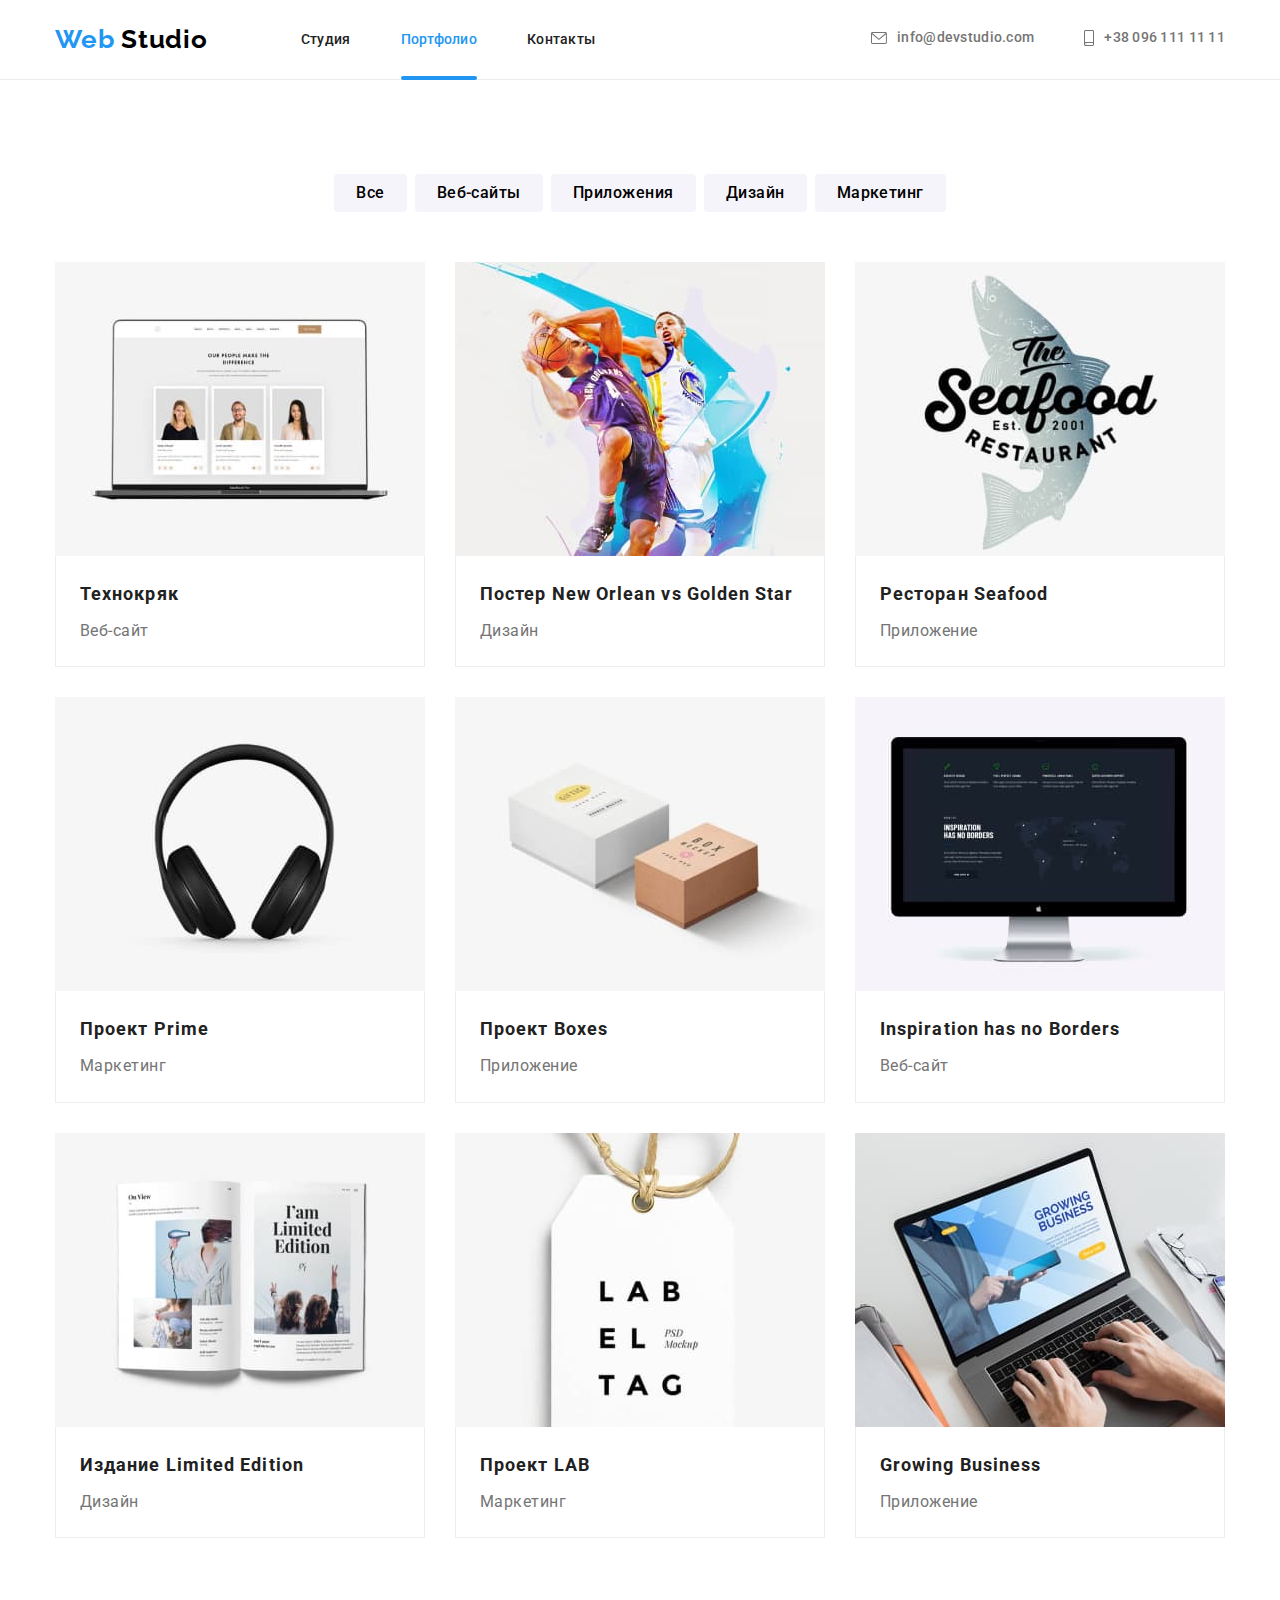
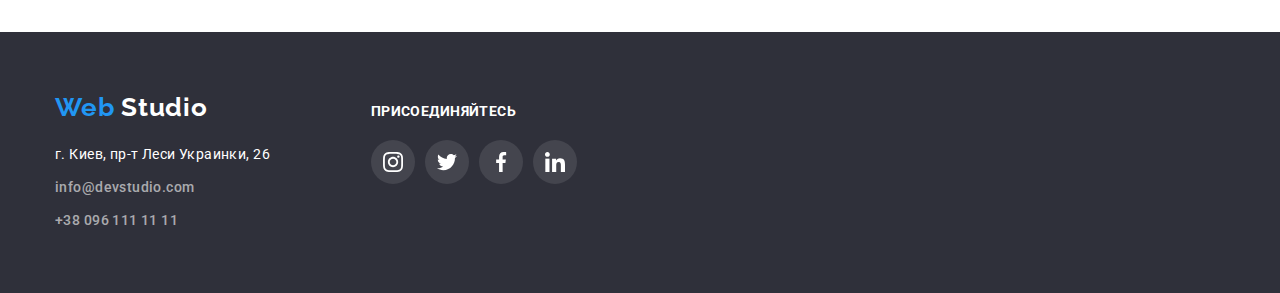
==== commit bb8492bc: "correct errors" ====
--- a/portfolio.html
+++ b/portfolio.html
@@ -87,189 +87,184 @@
           <!--проекты-->
           <ul class="projects-list list">
             <li class="projects-item">
-              <a class="projects-link link" href="/">
-                <div class="projects-thumbs">
-                  <img
-                    class="projects-image"
-                    src="./images/portfolio-1.jpg"
-                    alt="Проект 1"
-                    width="370"
-                  />
-                  <p class="projects-explain">
+              <div class="projects-thumbs">
+                <img
+                  class="projects-image"
+                  src="./images/portfolio-1.jpg"
+                  alt="Проект 1"
+                  width="370"
+                />
+                <div class="projects-explain">
+                  <p class="projects-explain-text">
                     Технокряк это современная площадка распространения коронавируса. Компании
                     используют эту платформу для цифрового шпионажа и атак на защищённые сервера
                     конкурентов.
                   </p>
                 </div>
-                <div class="projects-description-field">
-                  <h2 class="projects-title">Технокряк</h2>
-                  <p class="projects-description">Веб-сайт</p>
-                </div>
-              </a>
-            </li>
-            <li class="projects-item">
-              <a class="projects-link link" href="/">
-                <div class="projects-thumbs">
-                  <img
-                    class="projects-image"
-                    src="./images/portfolio-2.jpg"
-                    alt="Проект 2"
-                    width="370"
-                  />
-                  <p class="projects-explain">Lorem ipsum dolor sit amet.</p>
-                </div>
-                <div class="projects-description-field">
-                  <h2 class="projects-title">Постер New Orlean vs Golden Star</h2>
-                  <p class="projects-description">Дизайн</p>
-                </div>
-              </a>
-            </li>
-            <li class="projects-item">
-              <a class="projects-link link" href="/">
-                <div class="projects-thumbs">
-                  <img
-                    class="projects-image"
-                    src="./images/portfolio-3.jpg"
-                    alt="Проект 2"
-                    width="370"
-                  />
-                  <p class="projects-explain">
+              </div>
+              <div class="projects-description-field">
+                <h2 class="projects-title">Технокряк</h2>
+                <p class="projects-description">Веб-сайт</p>
+              </div>
+            </li>
+            <li class="projects-item">
+              <div class="projects-thumbs">
+                <img
+                  class="projects-image"
+                  src="./images/portfolio-2.jpg"
+                  alt="Проект 2"
+                  width="370"
+                />
+                <div class="projects-explain">
+                  <p class="projects-explain-text">Lorem ipsum dolor sit amet.</p>
+                </div>
+              </div>
+              <div class="projects-description-field">
+                <h2 class="projects-title">Постер New Orlean vs Golden Star</h2>
+                <p class="projects-description">Дизайн</p>
+              </div>
+            </li>
+            <li class="projects-item">
+              <div class="projects-thumbs">
+                <img
+                  class="projects-image"
+                  src="./images/portfolio-3.jpg"
+                  alt="Проект 2"
+                  width="370"
+                />
+                <div class="projects-explain">
+                  <p class="projects-explain-text">
                     Lorem ipsum dolor sit amet consectetur adipisicing elit. Minima, obcaecati!
                   </p>
                 </div>
-                <div class="projects-description-field">
-                  <h2 class="projects-title">Ресторан Seafood</h2>
-                  <p class="projects-description">Приложение</p>
-                </div>
-              </a>
-            </li>
-            <li class="projects-item">
-              <a class="projects-link link" href="/">
-                <div class="projects-thumbs">
-                  <img
-                    class="projects-image"
-                    src="./images/portfolio-4.jpg"
-                    alt="Проект 2"
-                    width="370"
-                  />
-                  <p class="projects-explain">
+              </div>
+              <div class="projects-description-field">
+                <h2 class="projects-title">Ресторан Seafood</h2>
+                <p class="projects-description">Приложение</p>
+              </div>
+            </li>
+            <li class="projects-item">
+              <div class="projects-thumbs">
+                <img
+                  class="projects-image"
+                  src="./images/portfolio-4.jpg"
+                  alt="Проект 2"
+                  width="370"
+                />
+                <div class="projects-explain">
+                  <p class="projects-explain-text">
                     Lorem ipsum dolor sit amet consectetur adipisicing elit. Officiis ducimus vel,
                     soluta neque a nihil inventore accusantium assumenda officia fugit!
                   </p>
                 </div>
-                <div class="projects-description-field">
-                  <h2 class="projects-title">Проект Prime</h2>
-                  <p class="projects-description">Маркетинг</p>
-                </div>
-              </a>
-            </li>
-            <li class="projects-item">
-              <a class="projects-link link" href="/">
-                <div class="projects-thumbs">
-                  <img
-                    class="projects-image"
-                    src="./images/portfolio-5.jpg"
-                    alt="Проект 2"
-                    width="370"
-                  />
-                  <p class="projects-explain">
-                    Lorem ipsum dolor sit amet consectetur adipisicing elit. Sequi voluptatem
-                    consequatur quis praesentium, illum doloremque quaerat deleniti necessitatibus
-                    deserunt, doloribus non saepe earum accusamus commodi inventore distinctio
-                    magnam dolores assumenda?
-                  </p>
-                </div>
-                <div class="projects-description-field">
-                  <h2 class="projects-title">Проект Boxes</h2>
-                  <p class="projects-description">Приложение</p>
-                </div>
-              </a>
-            </li>
-            <li class="projects-item">
-              <a class="projects-link link" href="/">
-                <div class="projects-thumbs">
-                  <img
-                    class="projects-image"
-                    src="./images/portfolio-6.jpg"
-                    alt="Проект 2"
-                    width="370"
-                  />
-                  <p class="projects-explain">
-                    Lorem ipsum, dolor sit amet consectetur adipisicing elit. Dolor porro quidem
-                    vero impedit aliquid cupiditate, alias blanditiis dolorem, voluptatum cumque,
-                    corporis debitis eaque pariatur modi vitae perspiciatis magni nisi error rem
-                    quaerat nam ullam reiciendis! Sequi nemo totam provident earum.
-                  </p>
-                </div>
-                <div class="projects-description-field">
-                  <h2 class="projects-title">Inspiration has no Borders</h2>
-                  <p class="projects-description">Веб-сайт</p>
-                </div>
-              </a>
-            </li>
-            <li class="projects-item">
-              <a class="projects-link link" href="/">
-                <div class="projects-thumbs">
-                  <img
-                    class="projects-image"
-                    src="./images/portfolio-7.jpg"
-                    alt="Проект 2"
-                    width="370"
-                  />
-                  <p class="projects-explain">
+              </div>
+              <div class="projects-description-field">
+                <h2 class="projects-title">Проект Prime</h2>
+                <p class="projects-description">Маркетинг</p>
+              </div>
+            </li>
+            <li class="projects-item">
+              <div class="projects-thumbs">
+                <img
+                  class="projects-image"
+                  src="./images/portfolio-5.jpg"
+                  alt="Проект 2"
+                  width="370"
+                />
+                <div class="projects-explain">
+                  <p class="projects-explain-text">
+                    Lorem ipsum dolor sit amet, consectetur adipisicing elit. Quia inventore illum
+                    ab enim beatae fuga repudiandae nostrum laboriosam obcaecati vero.
+                  </p>
+                </div>
+              </div>
+              <div class="projects-description-field">
+                <h2 class="projects-title">Проект Boxes</h2>
+                <p class="projects-description">Приложение</p>
+              </div>
+            </li>
+            <li class="projects-item">
+              <div class="projects-thumbs">
+                <img
+                  class="projects-image"
+                  src="./images/portfolio-6.jpg"
+                  alt="Проект 2"
+                  width="370"
+                />
+                <div class="projects-explain">
+                  <p class="projects-explain-text">
+                    Lorem ipsum dolor sit amet consectetur adipisicing elit. Distinctio reiciendis
+                    in sint libero provident molestiae ipsa praesentium! Esse eveniet qui sapiente
+                    aliquid, facilis numquam placeat porro nesciunt quasi optio nemo.
+                  </p>
+                </div>
+              </div>
+              <div class="projects-description-field">
+                <h2 class="projects-title">Inspiration has no Borders</h2>
+                <p class="projects-description">Веб-сайт</p>
+              </div>
+            </li>
+            <li class="projects-item">
+              <div class="projects-thumbs">
+                <img
+                  class="projects-image"
+                  src="./images/portfolio-7.jpg"
+                  alt="Проект 2"
+                  width="370"
+                />
+                <div class="projects-explain">
+                  <p class="projects-explain-text">
                     Lorem ipsum dolor sit amet consectetur adipisicing elit. Fugiat accusantium
                     necessitatibus velit? Harum quibusdam, sit saepe qui soluta itaque sint quam sed
                     vel incidunt nisi placeat iste, alias recusandae commodi!
                   </p>
                 </div>
-                <div class="projects-description-field">
-                  <h2 class="projects-title">Издание Limited Edition</h2>
-                  <p class="projects-description">Дизайн</p>
-                </div>
-              </a>
-            </li>
-            <li class="projects-item">
-              <a class="projects-link link" href="/">
-                <div class="projects-thumbs">
-                  <img
-                    class="projects-image"
-                    src="./images/portfolio-8.jpg"
-                    alt="Проект 2"
-                    width="370"
-                  />
-                  <p class="projects-explain">
+              </div>
+              <div class="projects-description-field">
+                <h2 class="projects-title">Издание Limited Edition</h2>
+                <p class="projects-description">Дизайн</p>
+              </div>
+            </li>
+            <li class="projects-item">
+              <div class="projects-thumbs">
+                <img
+                  class="projects-image"
+                  src="./images/portfolio-8.jpg"
+                  alt="Проект 2"
+                  width="370"
+                />
+                <div class="projects-explain">
+                  <p class="projects-explain-text">
                     Lorem, ipsum dolor sit amet consectetur adipisicing elit. Iste soluta
                     perspiciatis voluptates maiores quam ex facilis distinctio recusandae,
                     cupiditate hic.
                   </p>
                 </div>
-                <div class="projects-description-field">
-                  <h2 class="projects-title">Проект LAB</h2>
-                  <p class="projects-description">Маркетинг</p>
-                </div>
-              </a>
-            </li>
-            <li class="projects-item">
-              <a class="projects-link link" href="/">
-                <div class="projects-thumbs">
-                  <img
-                    class="projects-image"
-                    src="./images/portfolio-9.jpg"
-                    alt="Проект 2"
-                    width="370"
-                  />
-                  <p class="projects-explain">
-                    Lorem ipsum dolor sit, amet consectetur adipisicing elit. Sunt sint alias at
-                    quod, sapiente consectetur molestiae voluptates quisquam temporibus reiciendis
-                    nostrum laborum aut, deleniti delectus dolorum quaerat incidunt sequi architecto
-                    odit veritatis sit! Earum, libero recusandae dolor vel sapiente maiores.
-                  </p>
-                </div>
-                <div class="projects-description-field">
-                  <h2 class="projects-title">Growing Business</h2>
-                  <p class="projects-description">Приложение</p>
-                </div>
-              </a>
+              </div>
+              <div class="projects-description-field">
+                <h2 class="projects-title">Проект LAB</h2>
+                <p class="projects-description">Маркетинг</p>
+              </div>
+            </li>
+            <li class="projects-item">
+              <div class="projects-thumbs">
+                <img
+                  class="projects-image"
+                  src="./images/portfolio-9.jpg"
+                  alt="Проект 2"
+                  width="370"
+                />
+                <div class="projects-explain">
+                  <p class="projects-explain-text">
+                    Lorem ipsum dolor sit amet consectetur, adipisicing elit. Sapiente soluta nihil
+                    illum officiis libero, tempora eveniet in natus harum quis?
+                  </p>
+                </div>
+              </div>
+              <div class="projects-description-field">
+                <h2 class="projects-title">Growing Business</h2>
+                <p class="projects-description">Приложение</p>
+              </div>
             </li>
           </ul>
         </div>
--- a/css/style.css
+++ b/css/style.css
@@ -1,16 +1,16 @@
 :root {
   --main-text-color: #212121;
-  --paragraf-color: #757575;
+  --secondary-page-color: #ffffff;
+  --third-text-color: #757575;
   --main-brand-color: #2196f3;
+  --secondary-brand-color: #afb1b8;
   --main-background-color: #2f303a;
   --secondary-background-color: #f5f4fa;
-  --hover-text-color: #ffffff;
   --logo-darck-color: #000000;
+  --header-border-bottom: #ececec;
   --footer-link-color: rgba(255, 255, 255, 0.6);
   --footer-social-color: rgba(255, 255, 255, 0.1);
   --portfolio-border-color: #eeeeee;
-  --clients-border-color: #afb1b8;
-  --header-border-bottom: #ececec;
 }
 
 body {
@@ -101,7 +101,7 @@
 }
 
 .logo-footer-color {
-  color: var(--hover-text-color);
+  color: var(--secondary-page-color);
 }
 
 /*Навигация*/
@@ -121,7 +121,9 @@
   line-height: 1.1;
   letter-spacing: 0.02em;
   color: var(--main-text-color);
-  transition: 250ms cubic-bezier(0.4, 0, 0.2, 1);
+  transition-property: color;
+  transition-duration: 250ms;
+  transition-timing-function: cubic-bezier(0.4, 0, 0.2, 1);
 }
 
 .nav-link:hover,
@@ -161,8 +163,10 @@
   font-size: 14px;
   line-height: 1.1;
   letter-spacing: 0.02em;
-  color: var(--paragraf-color);
-  transition: 250ms cubic-bezier(0.4, 0, 0.2, 1);
+  color: var(--third-text-color);
+  transition-property: color;
+  transition-duration: 250ms;
+  transition-timing-function: cubic-bezier(0.4, 0, 0.2, 1);
 }
 
 .contacts-link:hover,
@@ -192,9 +196,9 @@
   margin: 0 auto;
   background-image: linear-gradient(to right, rgba(47, 48, 58, 0.4), rgba(47, 48, 58, 0.4)),
     url(../images/hero-bg-image.jpg);
-  background-color: var(--main-background-color);
   background-repeat: no-repeat;
   background-position: center;
+  background-size: cover;
 }
 
 .hero-title {
@@ -205,7 +209,7 @@
   text-align: center;
   letter-spacing: 0.06em;
   text-transform: uppercase;
-  color: var(--hover-text-color);
+  color: var(--secondary-page-color);
   margin-left: auto;
   margin-right: auto;
   margin-bottom: 30px;
@@ -215,20 +219,23 @@
   display: block;
   margin: 0 auto;
   padding: 10px 36px;
-  background: var(--main-brand-color);
-  box-shadow: 0px 4px 4px rgba(0, 0, 0, 0.15);
+  background-color: var(--main-brand-color);
+  box-shadow: 0px 4px 4px rgba(126, 50, 50, 0.15);
   border-radius: 4px;
   font-weight: 700;
   font-size: 16px;
   line-height: 1.9;
   letter-spacing: 0.06em;
-  color: var(--hover-text-color);
+  color: var(--secondary-page-color);
+  transition-property: color, background-color;
+  transition-duration: 250ms;
+  transition-timing-function: cubic-bezier(0.4, 0, 0.2, 1);
 }
 
 .hero-button:hover,
 .hero-button:focus {
-	color: var(--main-brand-color);
-	background: var(--hover-text-color);
+  color: var(--main-brand-color);
+  background: var(--secondary-page-color);
 }
 
 /*Особенности*/
@@ -289,7 +296,7 @@
   font-size: 14px;
   line-height: 24px;
   letter-spacing: 0.03em;
-  color: var(--paragraf-color);
+  color: var(--third-text-color);
 }
 
 /*Чем мы занимаемся*/
@@ -317,16 +324,19 @@
 .directon-explain {
   position: absolute;
   bottom: 0;
+  background-color: rgba(47, 48, 58, 0.8);
+  width: 100%;
+  padding: 27px 0;
+}
+
+.directon-explain-text {
   font-weight: bold;
   font-size: 14px;
   line-height: 1.14;
   text-align: center;
   letter-spacing: 0.03em;
   text-transform: uppercase;
-  color: var(--hover-text-color);
-  background-color: rgba(47, 48, 58, 0.8);
-  width: 100%;
-  padding: 27px 0;
+  color: var(--secondary-page-color);
 }
 
 /*Наша команда*/
@@ -339,7 +349,7 @@
 }
 
 .team-item {
-  background: var(--hover-text-color);
+  background: var(--secondary-page-color);
   box-shadow: 0px 1px 3px rgba(0, 0, 0, 0.12), 0px 1px 1px rgba(0, 0, 0, 0.14),
     0px 2px 1px rgba(0, 0, 0, 0.2);
   border-radius: 0px 0px 4px 4px;
@@ -366,7 +376,7 @@
   font-size: 16px;
   line-height: 1.2;
   letter-spacing: 0.03em;
-  color: var(--paragraf-color);
+  color: var(--third-text-color);
   margin-bottom: 16px;
 }
 
@@ -391,14 +401,17 @@
   border-radius: 50%;
   align-items: center;
   justify-content: center;
-  color: var(--clients-border-color);
-  transition: 250ms cubic-bezier(0.4, 0, 0.2, 1);
+  color: var(--secondary-brand-color);
+  background-color: var(--secondary-page-color);
+  transition-property: color, background-color;
+  transition-duration: 250ms;
+  transition-timing-function: cubic-bezier(0.4, 0, 0.2, 1);
 }
 
 .social-link:hover,
 .social-link:focus {
   background-color: var(--main-brand-color);
-  color: var(--hover-text-color);
+  color: var(--secondary-page-color);
 }
 
 .social-icon {
@@ -423,10 +436,12 @@
   justify-content: center;
   width: 170px;
   height: 92px;
-  border: 1px solid var(--clients-border-color);
+  border: 1px solid var(--secondary-brand-color);
   border-radius: 4px;
-  color: var(--clients-border-color);
-  transition: 250ms cubic-bezier(0.4, 0, 0.2, 1);
+  color: var(--secondary-brand-color);
+  transition-property: color, border;
+  transition-duration: 250ms;
+  transition-timing-function: cubic-bezier(0.4, 0, 0.2, 1);
 }
 
 .clients-link:hover,
@@ -474,13 +489,14 @@
   font-size: 14px;
   line-height: 1.7;
   letter-spacing: 0.03em;
-  color: var(--hover-text-color);
+  color: var(--secondary-page-color);
 }
 
 .footer-contacts-link {
   display: block;
   letter-spacing: 0.03em;
   color: var(--footer-link-color);
+  line-height: 1.7;
 }
 
 .social-footer-title {
@@ -489,7 +505,7 @@
   line-height: 1.14;
   letter-spacing: 0.03em;
   text-transform: uppercase;
-  color: var(--hover-text-color);
+  color: var(--secondary-page-color);
   margin-bottom: 20px;
 }
 
@@ -499,11 +515,10 @@
 
 .social-link-footer {
   background-color: var(--footer-social-color);
-  fill: var(--hover-text-color);
 }
 
 .social-icon-footer {
-  fill: var(--hover-text-color);
+  fill: var(--secondary-page-color);
 }
 
 /*Страница портфолио*/
@@ -521,7 +536,7 @@
 
 .secondary-button {
   padding: 6px 22px;
-  background: var(--secondary-background-color);
+  background-color: var(--secondary-background-color);
   border: none;
   border-radius: 4px;
   font-family: inherit;
@@ -530,13 +545,15 @@
   line-height: 1.6;
   text-align: center;
   letter-spacing: 0.03em;
-  transition: 250ms cubic-bezier(0.4, 0, 0.2, 1);
+  transition-property: color, box-shadow, background-color;
+  transition-duration: 250ms;
+  transition-timing-function: cubic-bezier(0.4, 0, 0.2, 1);
 }
 
 .secondary-button:hover,
 .secondary-button:focus {
   background: var(--main-brand-color);
-  color: var(--hover-text-color);
+  color: var(--secondary-page-color);
   box-shadow: 0px 3px 1px rgba(0, 0, 0, 0.1), 0px 1px 2px rgba(0, 0, 0, 0.08),
     0px 2px 2px rgba(0, 0, 0, 0.12);
 }
@@ -548,7 +565,10 @@
 }
 
 .projects-item {
-  transition: 250ms cubic-bezier(0.4, 0, 0.2, 1);
+  cursor: pointer;
+  transition-property: box-shadow;
+  transition-duration: 250ms;
+  transition-timing-function: cubic-bezier(0.4, 0, 0.2, 1);
 }
 
 .projects-item:not(:nth-child(3n)) {
@@ -579,16 +599,21 @@
   top: 0;
   width: 100%;
   height: 100%;
-  font-size: 18px;
-  line-height: 1.55;
-  letter-spacing: 0.03em;
-  color: var(--hover-text-color);
   background-color: rgba(33, 150, 243, 0.9);
   padding: 0 24px;
   align-items: center;
   opacity: 0;
-  transition: 250ms cubic-bezier(0.4, 0, 0.2, 1);
+  transition-property: transform;
+  transition-duration: 250ms;
+  transition-timing-function: cubic-bezier(0.4, 0, 0.2, 1);
   transform: translateY(100%);
+}
+
+.projects-explain-text {
+	font-size: 18px;
+  line-height: 1.55;
+  letter-spacing: 0.03em;
+  color: var(--secondary-page-color);
 }
 
 .projects-item:hover .projects-explain {
@@ -619,7 +644,7 @@
   font-size: 16px;
   line-height: 1.9;
   letter-spacing: 0.03em;
-  color: var(--paragraf-color);
+  color: var(--third-text-color);
 }
 
 /*Модальное окно*/
@@ -630,14 +655,20 @@
   width: 100%;
   height: 100%;
   background-color: rgba(0, 0, 0, 0.2);
-  transition: 300ms;
+  opacity: 1;
+  transition-property: opacity visibility;
+  transition-duration: 400ms;
+  transition-timing-function: cubic-bezier(0.4, 0, 0.2, 1);
 }
 
 .backdrop.is-hidden {
   visibility: hidden;
   opacity: 0;
   pointer-events: none;
-  transform: scaleY(1.5);
+}
+
+.backdrop.is-hidden .modal {
+	transform: translate(-50%, -50%) scale(0.7);
 }
 
 .modal {
@@ -646,11 +677,14 @@
   min-width: 528px;
   top: 50%;
   left: 50%;
-  transform: scaleY(1) translate(-50%, -50%);
-  background: var(--hover-text-color);
+  transform: translate(-50%, -50%) scale(1);
+  background: var(--secondary-page-color);
   box-shadow: 0px 1px 3px rgba(0, 0, 0, 0.12), 0px 1px 1px rgba(0, 0, 0, 0.14),
     0px 2px 1px rgba(0, 0, 0, 0.2);
   border-radius: 4px;
+  transition-property: transform;
+  transition-duration: 400ms;
+  transition-timing-function: cubic-bezier(0.4, 0, 0.2, 1);
 }
 
 .close-field {
@@ -659,7 +693,7 @@
   height: 30px;
   right: 8px;
   top: 8px;
-  background: var(--hover-text-color);
+  background: var(--secondary-page-color);
   border: 1px solid rgba(0, 0, 0, 0.1);
   border-radius: 50%;
   cursor: pointer;
@@ -675,5 +709,5 @@
 }
 
 .close-field:hover {
-	fill: currentColor;
-}
+  fill: currentColor;
+}
